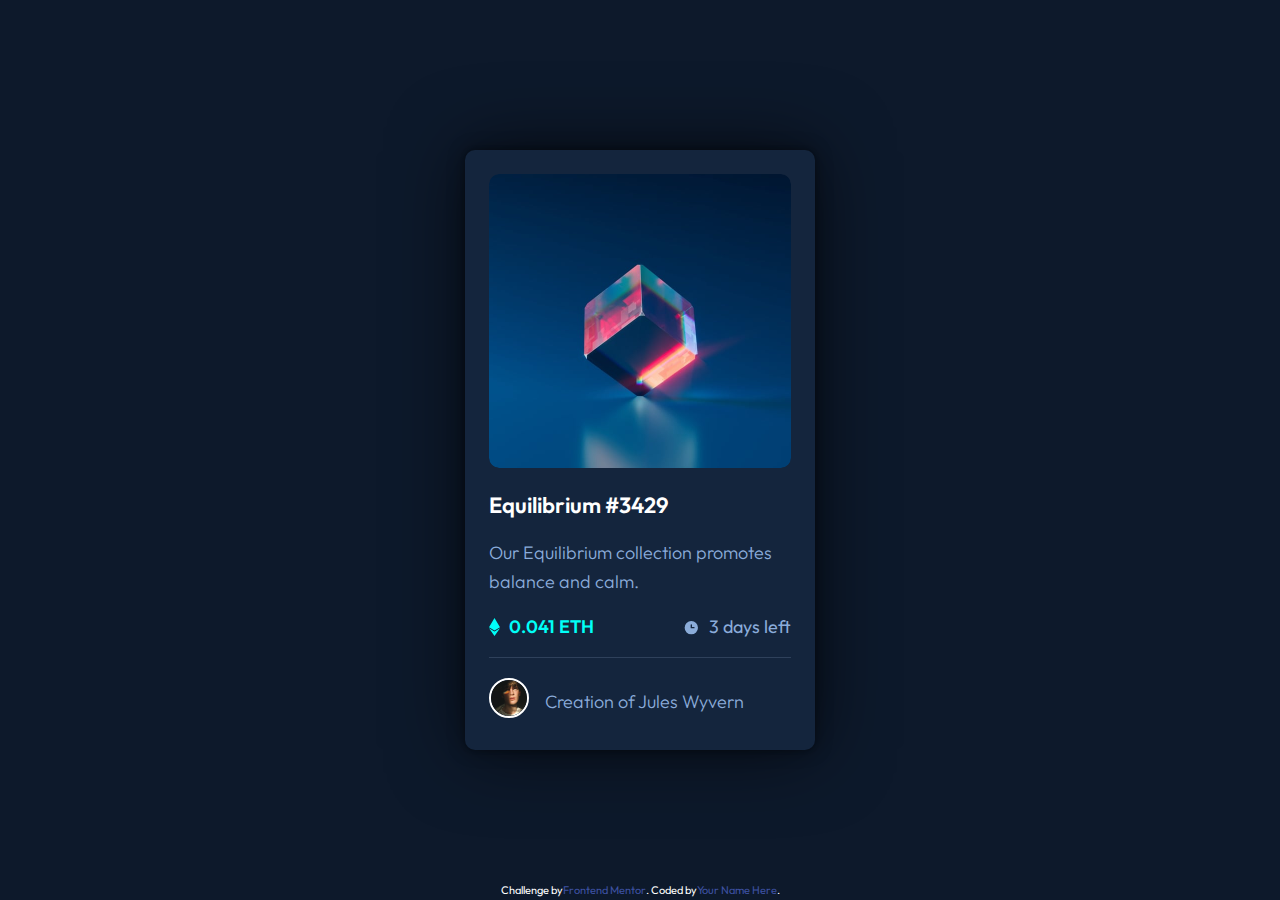
==== frontendmentors/nft/index.html @ 5b28554f "main commit" ====
<!DOCTYPE html>
<html lang="en">
<head>
  <meta charset="UTF-8">
  <meta name="viewport" content="width=device-width, initial-scale=1.0">
  <link rel="icon" type="image/png" sizes="32x32" href="./images/favicon-32x32.png">
  <title>Frontend Mentor | NFT preview card component</title>
  <link rel="preconnect" href="https://fonts.googleapis.com">
  <link rel="preconnect" href="https://fonts.gstatic.com" crossorigin>
  <link href="https://fonts.googleapis.com/css2?family=Outfit:wght@300;400;600&display=swap" rel="stylesheet">
  <link rel="stylesheet" href="style.css">
</head>
<body>

<main class="container" role="main">
  <article class="nft-card" role="article" aria-labelledby="nft-title">
    <section class="nft-image" role="img" aria-label="NFT Image">
      <a href="#" aria-label="View NFT Equilibrium #3429">
        <img class="image" src="./images/image-equilibrium.jpg" alt="NFT Image Equilibrium #3429">
        <div class="image-hover-wrapper">
          <img class="image-hover-icon" src="./images/icon-view.svg" alt="View Icon">
        </div>
      </a>
    </section>

    <section class="nft-details">
      <h2 class="nft-title" id="nft-title"><a href="#">Equilibrium #3429</a></h2>
      <p class="nft-description">Our Equilibrium collection promotes balance and calm.</p>
      <div class="nft-stats">
        <p class="nft-price">
          <img src="./images/icon-ethereum.svg" alt="ETH Icon">
          0.041 ETH
        </p>
        <p class="nft-time-left">
          <img src="./images/icon-clock.svg" alt="Clock Icon">
          3 days left
        </p>
      </div>
    </section>

    <section class="nft-author">
      <div class="author-image">
        <img src="./images/image-avatar.png" alt="Author Jules Wyvern">
      </div>
      <div class="author-info">
        <p class="author-name">Creation of <a href="#">Jules Wyvern</a></p>
      </div>
    </section>
  </article>
  <div class="attribution">
    Challenge by <a href="https://www.frontendmentor.io?ref=challenge" target="_blank" rel="noopener noreferrer">Frontend Mentor</a>.
    Coded by <a href="#">Your Name Here</a>.
  </div>
</main>

</body>
</html>
---- frontendmentors/nft/style.css ----
* {
    margin: 0;
    padding: 0;
    box-sizing: border-box;
    font-family: 'Outfit', sans-serif;
}

:root {
    --soft-blue: hsl(215, 51%, 70%);
    --cyan: hsl(178, 100%, 50%);
    --cyan-hover: rgba(0, 255, 247, 0.5);
    --very-dark-blue-main-bg: hsl(217, 54%, 11%);
    --very-dark-blue-card-bg: hsl(216, 50%, 16%);
    --very-dark-blue-line: hsl(215, 32%, 27%);
    --white: hsl(0, 0%, 100%);
    --box-shadow: 0px 0px 5px rgba(0, 0, 0, 0.242),
    0px 0px 17px rgba(0, 0, 0, 0.358),
    0px 0px 75px rgba(0, 0, 0, 0.6)
}

body {
    background-color: var(--very-dark-blue-main-bg);
    color: var(--white);
    line-height: 1.6;
}

p {
    font-size: 18px;
}

a {
    text-decoration: none;
    color: inherit;
}

a:focus {
    outline: 2px solid var(--cyan);
    outline-offset: 4px;
}

.nft-card a:hover,
.nft-card a:focus {
    color: var(--cyan);
}

.container {
    width: 100vw;
    height: 100vh;
    display: flex;
    justify-content: center;
    align-items: center;
}

.nft-card {
    background-color: var(--very-dark-blue-card-bg);
    display: flex;
    flex-direction: column;
    max-width: 350px;
    height: 600px;
    padding: 1.5rem;
    border-radius: 10px;
    box-shadow: var(--box-shadow);
}

.nft-image {
    position: relative;
    height: 300px;
    width: 100%;
    overflow: hidden;
    border-radius: 10px;
}

.image {
    width: 100%;
    height: 100%;
    object-fit: cover;
    border-radius: 10px;
    transition: opacity 0.3s;
}

.image-hover-wrapper {
    position: absolute;
    top: 0;
    left: 0;
    width: 100%;
    height: 100%;
    background-color: rgba(0, 255, 255, 0.5);
    border-radius: 10px;
    display: flex;
    justify-content: center;
    align-items: center;
    opacity: 0;
    transition: opacity 0.3s;
}

.image-hover-icon {
    width: 15%;
    height: auto;
    object-fit: cover;
    opacity: 1;
}

.nft-image:hover .image-hover-wrapper,
.nft-image:focus-within .image-hover-wrapper {
    opacity: 1;
}

.nft-details {
    margin-top: 20px;
    display: flex;
    flex-direction: column;
    justify-content: flex-start;
    gap: 1em;
}

.nft-details::after {
    content: "";
    display: block;
    width: 100%;
    height: 1px;
    background-color: var(--very-dark-blue-line);
}

.nft-title {
    font-size: 22px;
    font-weight: 600;
}

.nft-description {
    font-weight: 300;
    color: var(--soft-blue);
}

.nft-stats {
    display: flex;
    justify-content: space-between;
    gap: 0.5em;
}

.nft-price, .nft-time-left {
    display: flex;
    align-items: center;
    gap: 0.5em;
}

.nft-price {
    color: var(--cyan);
    font-weight: 600;
}

.nft-time-left {
    font-weight: 400;
    color: var(--soft-blue);
}

.nft-author {
    display: flex;
    align-items: center;
    gap: 1em;
    margin-top: 20px;
}

.author-image img {
    width: 40px;
    height: 40px;
    border-radius: 50%;
    object-fit: cover;
    border: var(--white) solid 2px;
}

.author-info .author-name {
    font-weight: 300;
    color: var(--soft-blue);
}

.author-info .author-name a:hover,
.author-info .author-name a:focus {
    color: var(--cyan);
}

.attribution {
    position: absolute;
    font-size: 11px;
    text-align: center;
    display: flex;
    justify-self: flex-end;
    align-self: flex-end;
}
.attribution a {
    color: hsl(228, 45%, 44%);
}
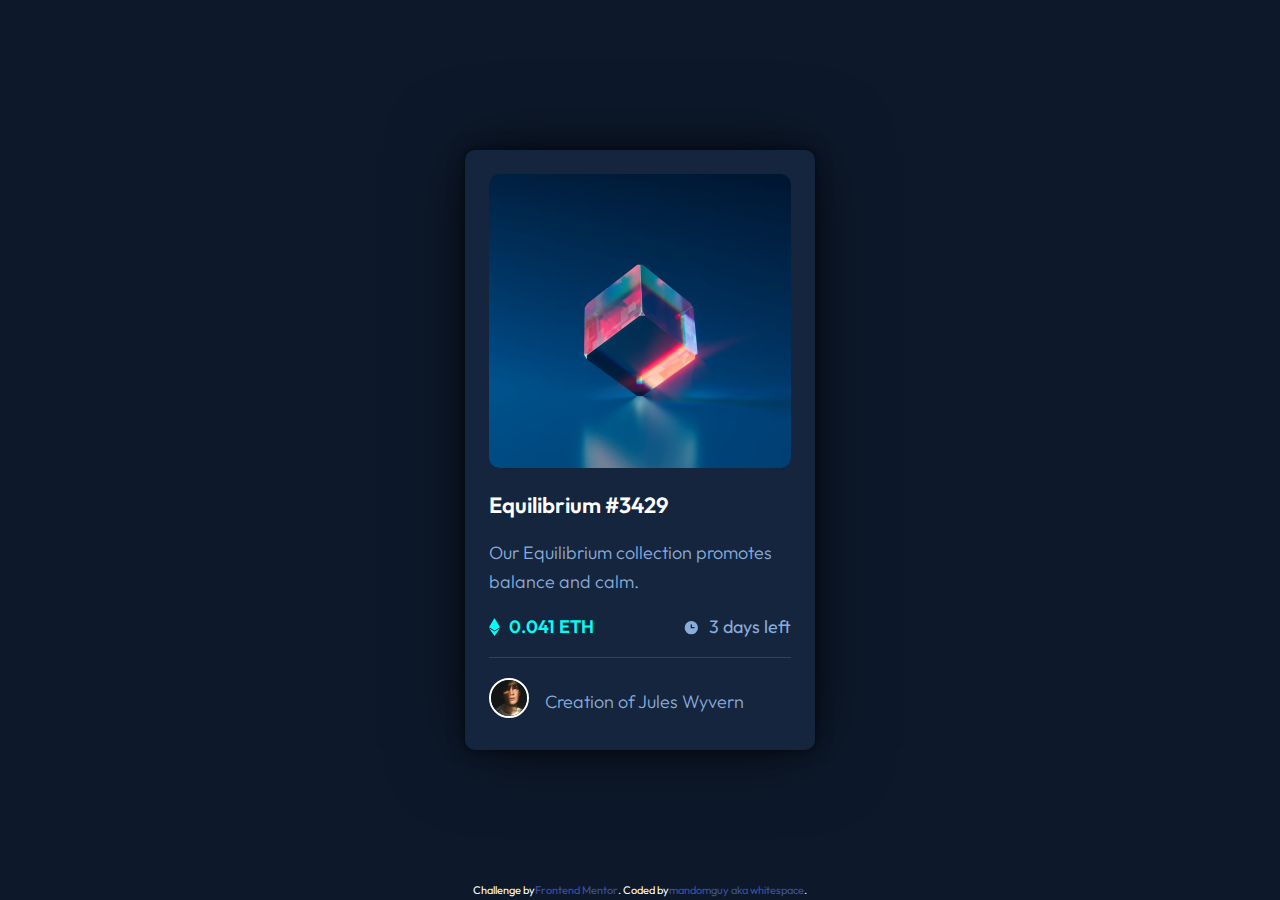
==== commit df8edc93: "added default frontendmentor coded by" ====
--- a/frontendmentors/nft/index.html
+++ b/frontendmentors/nft/index.html
@@ -49,7 +49,7 @@
   </article>
   <div class="attribution">
     Challenge by <a href="https://www.frontendmentor.io?ref=challenge" target="_blank" rel="noopener noreferrer">Frontend Mentor</a>.
-    Coded by <a href="#">Your Name Here</a>.
+    Coded by <a href="#">mandomguy aka whitespace</a>.
   </div>
 </main>
 
